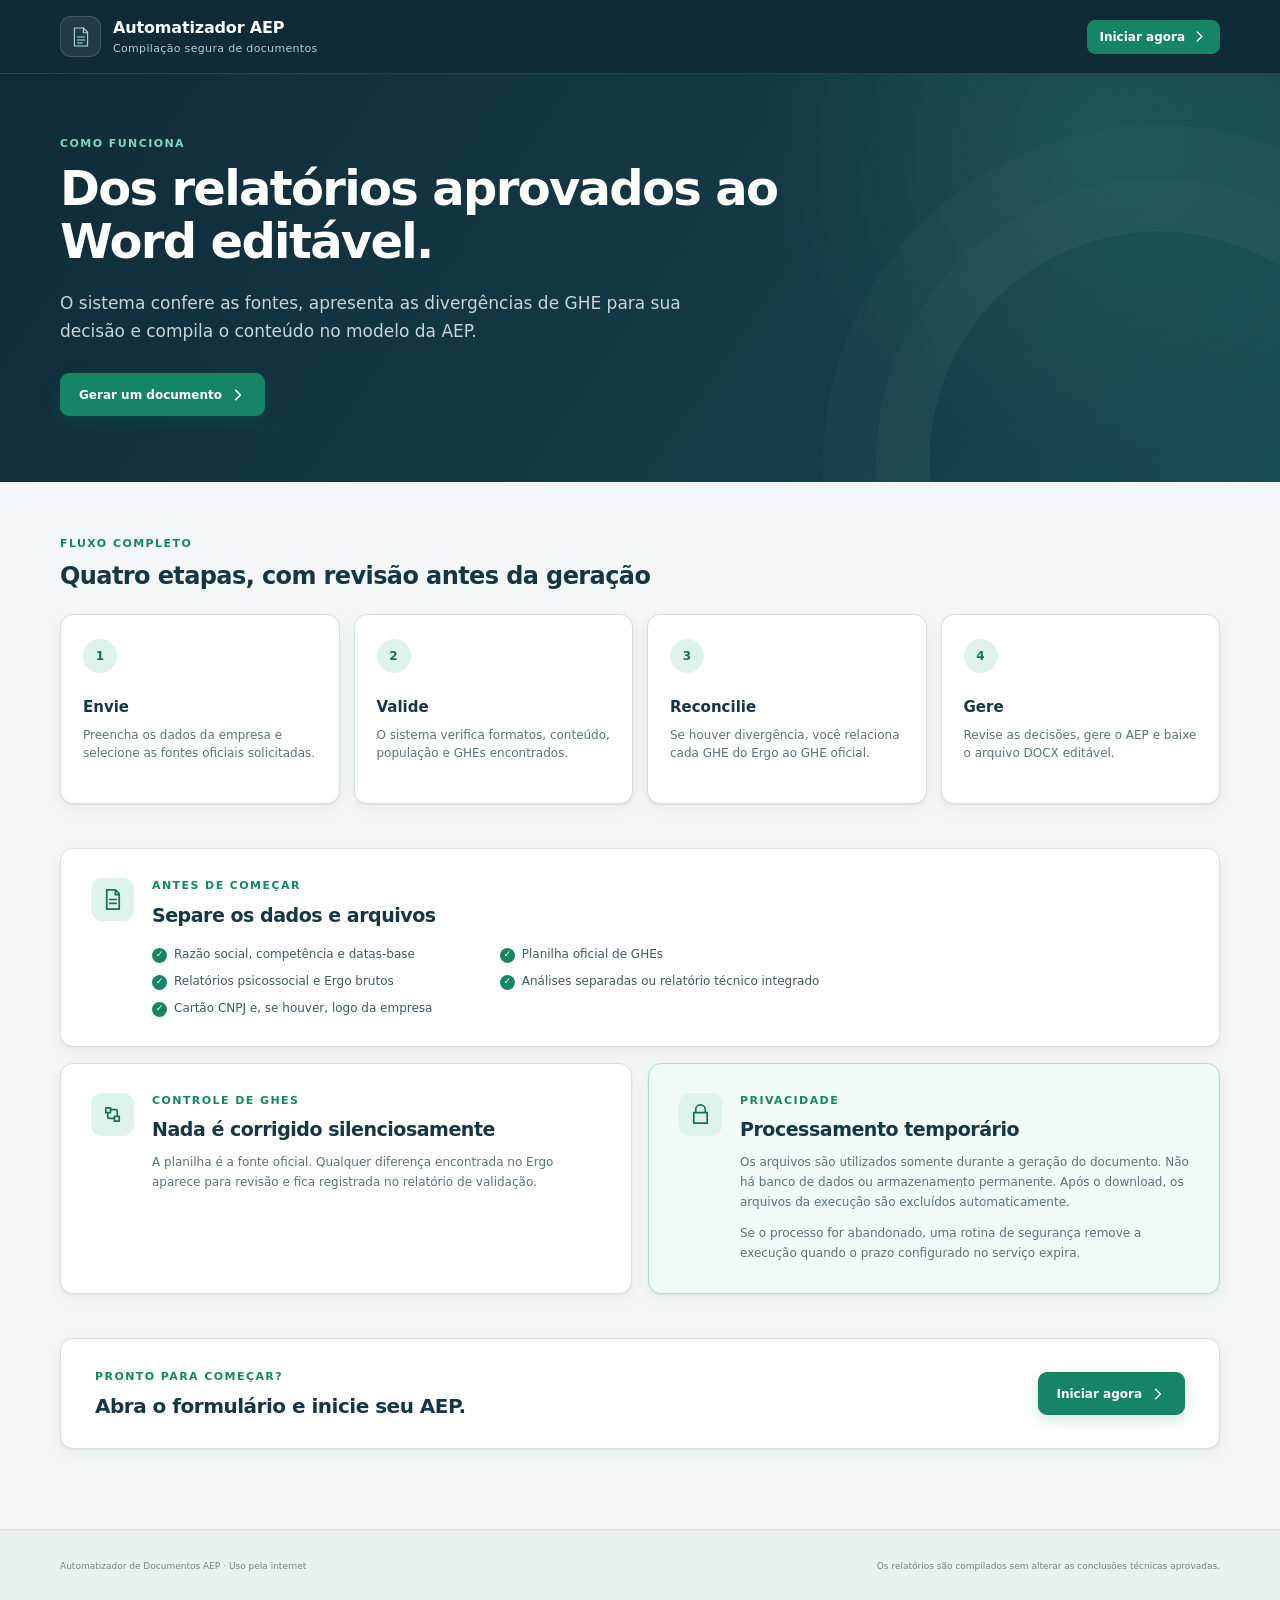
==== frontend/como-funciona.html @ 7baa959b "feat: simplify public document workflow" ====
<!doctype html>
<html lang="pt-BR">
  <head>
    <meta charset="utf-8">
    <meta name="viewport" content="width=device-width, initial-scale=1">
    <meta name="description" content="Entenda como validar os arquivos, reconciliar os GHEs e gerar um documento AEP editável.">
    <title>Como funciona | Automatizador de Documentos AEP</title>
    <link rel="stylesheet" href="./styles.css?v=0.3.0">
  </head>
  <body class="guide-page">
    <a class="skip-link" href="#conteudo">Ir para o conteúdo</a>

    <header class="topbar">
      <div class="shell topbar__inner">
        <a class="brand" href="./" aria-label="Voltar ao Automatizador de Documentos AEP">
          <span class="brand__mark" aria-hidden="true">
            <svg viewBox="0 0 40 40" role="img">
              <path d="M9 5h15l7 7v23H9z"></path>
              <path d="M24 5v8h7M14 20h12M14 25h12M14 30h8"></path>
            </svg>
          </span>
          <span>
            <strong>Automatizador AEP</strong>
            <small>Compilação segura de documentos</small>
          </span>
        </a>
        <a class="topbar__link topbar__link--primary" href="./">
          Iniciar agora
          <svg viewBox="0 0 20 20" aria-hidden="true"><path d="m7 4 6 6-6 6"></path></svg>
        </a>
      </div>
    </header>

    <main id="conteudo">
      <section class="hero guide-hero">
        <div class="shell guide-hero__inner">
          <p class="eyebrow">Como funciona</p>
          <h1>Dos relatórios aprovados ao Word editável.</h1>
          <p class="hero__lead">
            O sistema confere as fontes, apresenta as divergências de GHE para
            sua decisão e compila o conteúdo no modelo da AEP.
          </p>
          <a class="button button--primary guide-hero__button" href="./">
            Gerar um documento
            <svg viewBox="0 0 20 20" aria-hidden="true"><path d="m7 4 6 6-6 6"></path></svg>
          </a>
        </div>
      </section>

      <div class="shell guide-content">
        <section aria-labelledby="processo-titulo">
          <div class="guide-section-heading">
            <p class="section-kicker">Fluxo completo</p>
            <h2 id="processo-titulo">Quatro etapas, com revisão antes da geração</h2>
          </div>

          <ol class="guide-steps">
            <li class="guide-step">
              <span class="guide-step__number">1</span>
              <div>
                <strong>Envie</strong>
                <p>Preencha os dados da empresa e selecione as fontes oficiais solicitadas.</p>
              </div>
            </li>
            <li class="guide-step">
              <span class="guide-step__number">2</span>
              <div>
                <strong>Valide</strong>
                <p>O sistema verifica formatos, conteúdo, população e GHEs encontrados.</p>
              </div>
            </li>
            <li class="guide-step">
              <span class="guide-step__number">3</span>
              <div>
                <strong>Reconcilie</strong>
                <p>Se houver divergência, você relaciona cada GHE do Ergo ao GHE oficial.</p>
              </div>
            </li>
            <li class="guide-step">
              <span class="guide-step__number">4</span>
              <div>
                <strong>Gere</strong>
                <p>Revise as decisões, gere o AEP e baixe o arquivo DOCX editável.</p>
              </div>
            </li>
          </ol>
        </section>

        <div class="guide-grid">
          <section class="guide-card guide-card--wide" aria-labelledby="arquivos-titulo">
            <span class="guide-card__icon" aria-hidden="true">
              <svg viewBox="0 0 24 24"><path d="M6 2h9l4 4v16H6zM15 2v5h4M9 12h7M9 16h7"></path></svg>
            </span>
            <div>
              <p class="section-kicker">Antes de começar</p>
              <h2 id="arquivos-titulo">Separe os dados e arquivos</h2>
              <ul class="guide-checklist">
                <li>Razão social, competência e datas-base</li>
                <li>Planilha oficial de GHEs</li>
                <li>Relatórios psicossocial e Ergo brutos</li>
                <li>Análises separadas ou relatório técnico integrado</li>
                <li>Cartão CNPJ e, se houver, logo da empresa</li>
              </ul>
            </div>
          </section>

          <section class="guide-card" aria-labelledby="ghe-titulo">
            <span class="guide-card__icon" aria-hidden="true">
              <svg viewBox="0 0 24 24"><path d="M5 5h5v5H5zM14 14h5v5h-5zM10 7h5a2 2 0 0 1 2 2v5M7 10v4a2 2 0 0 0 2 2h5"></path></svg>
            </span>
            <div>
              <p class="section-kicker">Controle de GHEs</p>
              <h2 id="ghe-titulo">Nada é corrigido silenciosamente</h2>
              <p>
                A planilha é a fonte oficial. Qualquer diferença encontrada no
                Ergo aparece para revisão e fica registrada no relatório de validação.
              </p>
            </div>
          </section>

          <section class="guide-card guide-card--privacy" aria-labelledby="privacidade-titulo">
            <span class="guide-card__icon" aria-hidden="true">
              <svg viewBox="0 0 24 24"><path d="M7 10V7a5 5 0 0 1 10 0v3M5 10h14v11H5z"></path></svg>
            </span>
            <div>
              <p class="section-kicker">Privacidade</p>
              <h2 id="privacidade-titulo">Processamento temporário</h2>
              <p>
                Os arquivos são utilizados somente durante a geração do documento.
                Não há banco de dados ou armazenamento permanente. Após o download,
                os arquivos da execução são excluídos automaticamente.
              </p>
              <p>
                Se o processo for abandonado, uma rotina de segurança remove a
                execução quando o prazo configurado no serviço expira.
              </p>
            </div>
          </section>
        </div>

        <section class="guide-cta" aria-labelledby="pronto-titulo">
          <div>
            <p class="section-kicker">Pronto para começar?</p>
            <h2 id="pronto-titulo">Abra o formulário e inicie seu AEP.</h2>
          </div>
          <a class="button button--primary" href="./">
            Iniciar agora
            <svg viewBox="0 0 20 20" aria-hidden="true"><path d="m7 4 6 6-6 6"></path></svg>
          </a>
        </section>
      </div>
    </main>

    <footer class="footer">
      <div class="shell">
        <p>Automatizador de Documentos AEP <span aria-hidden="true">·</span> Uso pela internet</p>
        <p>Os relatórios são compilados sem alterar as conclusões técnicas aprovadas.</p>
      </div>
    </footer>
  </body>
</html>
---- frontend/styles.css ----
:root {
  --ink-950: #102b38;
  --ink-900: #153643;
  --ink-800: #234754;
  --ink-700: #3c5a65;
  --ink-600: #5a737c;
  --ink-500: #71868d;
  --ink-300: #b9c7cb;
  --ink-200: #d6e0e3;
  --ink-100: #e8eff1;
  --ink-50: #f4f8f8;
  --green-700: #137358;
  --green-600: #168565;
  --green-500: #20a47c;
  --green-200: #a9dfcf;
  --green-100: #dff3ed;
  --green-50: #f0faf7;
  --amber-700: #8a5a08;
  --amber-500: #d99b27;
  --amber-100: #fff1cc;
  --amber-50: #fff9ea;
  --red-700: #a03934;
  --red-100: #fde7e5;
  --white: #fff;
  --surface: #f3f7f7;
  --shadow-sm: 0 1px 2px rgb(16 43 56 / 6%), 0 5px 16px rgb(16 43 56 / 5%);
  --shadow-md: 0 2px 4px rgb(16 43 56 / 6%), 0 18px 48px rgb(16 43 56 / 9%);
  --radius-sm: 8px;
  --radius-md: 13px;
  --radius-lg: 20px;
  --shell: 1160px;
  color-scheme: light;
  font-family: "Segoe UI", Inter, system-ui, -apple-system, BlinkMacSystemFont, Arial, sans-serif;
  font-synthesis: none;
  text-rendering: optimizeLegibility;
}

* {
  box-sizing: border-box;
}

html {
  scroll-behavior: smooth;
}

body {
  min-width: 320px;
  margin: 0;
  color: var(--ink-900);
  background: var(--surface);
  font-size: 15px;
  line-height: 1.5;
}

button,
input,
select {
  font: inherit;
}

button,
a {
  -webkit-tap-highlight-color: transparent;
}

button {
  color: inherit;
}

a {
  color: inherit;
}

svg {
  display: block;
  fill: none;
  stroke: currentColor;
  stroke-linecap: round;
  stroke-linejoin: round;
  stroke-width: 1.8;
}

[hidden] {
  display: none !important;
}

.shell {
  width: min(calc(100% - 40px), var(--shell));
  margin-inline: auto;
}

.skip-link {
  position: fixed;
  z-index: 1000;
  top: 8px;
  left: 8px;
  padding: 9px 14px;
  color: var(--white);
  background: var(--ink-950);
  border-radius: var(--radius-sm);
  transform: translateY(-150%);
}

.skip-link:focus {
  transform: translateY(0);
}

.topbar {
  position: relative;
  z-index: 20;
  height: 74px;
  color: var(--white);
  background: var(--ink-950);
  border-bottom: 1px solid rgb(255 255 255 / 10%);
}

.topbar__inner {
  display: flex;
  align-items: center;
  justify-content: space-between;
  height: 100%;
}

.brand {
  display: inline-flex;
  gap: 12px;
  align-items: center;
  color: inherit;
  text-decoration: none;
}

.brand__mark {
  display: grid;
  width: 41px;
  height: 41px;
  place-items: center;
  color: var(--green-200);
  background: rgb(255 255 255 / 8%);
  border: 1px solid rgb(255 255 255 / 14%);
  border-radius: 11px;
}

.brand__mark svg {
  width: 24px;
  height: 24px;
}

.brand strong,
.brand small {
  display: block;
}

.brand strong {
  letter-spacing: -0.01em;
  font-size: 16px;
}

.brand small {
  margin-top: 1px;
  color: #b8c9ce;
  font-size: 11px;
  letter-spacing: 0.03em;
}

.processing-badge {
  display: inline-flex;
  gap: 8px;
  align-items: center;
  padding: 7px 11px;
  color: #c8d7da;
  background: rgb(255 255 255 / 5%);
  border: 1px solid rgb(255 255 255 / 10%);
  border-radius: 999px;
  font-size: 12px;
}

.processing-badge__dot {
  width: 7px;
  height: 7px;
  background: #52d6a8;
  border-radius: 50%;
  box-shadow: 0 0 0 4px rgb(82 214 168 / 12%);
}

.topbar__actions {
  display: flex;
  gap: 11px;
  align-items: center;
}

.topbar__link {
  display: inline-flex;
  gap: 7px;
  align-items: center;
  min-height: 34px;
  padding: 0 12px;
  color: #e2edef;
  border: 1px solid transparent;
  border-radius: 8px;
  font-size: 12px;
  font-weight: 650;
  text-decoration: none;
  transition: color 130ms ease, background 130ms ease, border-color 130ms ease;
}

.topbar__link:hover {
  color: var(--white);
  background: rgb(255 255 255 / 7%);
  border-color: rgb(255 255 255 / 11%);
}

.topbar__link:focus-visible {
  outline: 2px solid var(--green-200);
  outline-offset: 3px;
}

.topbar__link svg {
  width: 15px;
  height: 15px;
}

.topbar__link--primary {
  color: var(--white);
  background: var(--green-600);
  border-color: var(--green-600);
}

.topbar__link--primary:hover {
  background: var(--green-700);
  border-color: var(--green-700);
}

.hero {
  position: relative;
  overflow: hidden;
  color: var(--white);
  background:
    radial-gradient(circle at 86% 15%, rgb(50 165 130 / 22%), transparent 29%),
    linear-gradient(124deg, #102b38 0%, #153d49 70%, #174d55 100%);
}

.hero::after {
  position: absolute;
  right: -110px;
  bottom: -210px;
  width: 460px;
  height: 460px;
  border: 1px solid rgb(255 255 255 / 7%);
  border-radius: 50%;
  box-shadow:
    0 0 0 52px rgb(255 255 255 / 2%),
    0 0 0 105px rgb(255 255 255 / 2%);
  content: "";
}

.hero__grid {
  position: relative;
  z-index: 1;
  display: grid;
  grid-template-columns: minmax(0, 1.45fr) minmax(320px, 0.7fr);
  gap: 72px;
  align-items: center;
  min-height: 350px;
  padding-block: 52px 58px;
}

.hero__copy {
  max-width: 730px;
}

.eyebrow,
.section-kicker {
  margin: 0 0 9px;
  color: var(--green-600);
  font-size: 11px;
  font-weight: 750;
  letter-spacing: 0.13em;
  text-transform: uppercase;
}

.hero .eyebrow {
  color: #79d8bb;
}

.hero h1 {
  max-width: 700px;
  margin: 0;
  font-size: clamp(32px, 4vw, 48px);
  font-weight: 660;
  letter-spacing: -0.035em;
  line-height: 1.12;
}

.hero__lead {
  max-width: 650px;
  margin: 20px 0 0;
  color: #c6d6da;
  font-size: 17px;
  line-height: 1.65;
}

.hero__assurances {
  display: flex;
  flex-wrap: wrap;
  gap: 10px 22px;
  margin-top: 27px;
}

.hero__assurances span {
  display: inline-flex;
  gap: 7px;
  align-items: center;
  color: #d8e5e7;
  font-size: 12px;
}

.hero__assurances svg {
  width: 16px;
  height: 16px;
  padding: 2px;
  color: #78dbba;
  border: 1px solid rgb(120 219 186 / 45%);
  border-radius: 50%;
}

.process-card {
  padding: 23px 24px;
  background: rgb(255 255 255 / 7%);
  border: 1px solid rgb(255 255 255 / 12%);
  border-radius: 17px;
  box-shadow: 0 22px 50px rgb(0 0 0 / 13%);
  backdrop-filter: blur(5px);
}

.process-card__title {
  margin: 0 0 16px;
  color: #dae6e8;
  font-size: 11px;
  font-weight: 700;
  letter-spacing: 0.12em;
  text-transform: uppercase;
}

.process-card ol {
  display: grid;
  gap: 0;
  margin: 0;
  padding: 0;
  list-style: none;
}

.process-card li {
  position: relative;
  display: flex;
  gap: 13px;
  align-items: center;
  min-height: 50px;
}

.process-card li:not(:last-child)::after {
  position: absolute;
  top: 37px;
  bottom: -9px;
  left: 14px;
  width: 1px;
  background: rgb(255 255 255 / 18%);
  content: "";
}

.process-card li > span {
  position: relative;
  z-index: 1;
  display: grid;
  flex: 0 0 29px;
  width: 29px;
  height: 29px;
  place-items: center;
  color: #9ce4cc;
  background: #1c5360;
  border: 1px solid rgb(144 225 199 / 35%);
  border-radius: 50%;
  font-size: 11px;
  font-weight: 700;
}

.process-card strong,
.process-card small {
  display: block;
}

.process-card strong {
  color: #f1f7f7;
  font-size: 13px;
  font-weight: 650;
}

.process-card small {
  margin-top: 1px;
  color: #aebfc4;
  font-size: 11px;
}

.workspace {
  position: relative;
  z-index: 3;
  margin-top: -1px;
  padding-block: 34px 80px;
}

.stepper {
  display: grid;
  grid-template-columns: repeat(4, 1fr);
  margin: 0 0 22px;
  padding: 0 16px;
  background: var(--white);
  border: 1px solid var(--ink-200);
  border-radius: var(--radius-md);
  box-shadow: var(--shadow-sm);
}

.stepper__item {
  position: relative;
  display: flex;
  gap: 10px;
  align-items: center;
  min-height: 72px;
  padding: 0 18px;
  text-align: left;
  background: transparent;
  border: 0;
  cursor: pointer;
}

.stepper__item:not(:last-child)::after {
  position: absolute;
  top: 19px;
  right: 0;
  bottom: 19px;
  width: 1px;
  background: var(--ink-100);
  content: "";
}

.stepper__item:disabled {
  cursor: default;
}

.stepper__item > span:first-child {
  display: grid;
  flex: 0 0 29px;
  width: 29px;
  height: 29px;
  place-items: center;
  color: var(--ink-600);
  background: var(--ink-50);
  border: 1px solid var(--ink-200);
  border-radius: 50%;
  font-size: 12px;
  font-weight: 700;
}

.stepper__item strong,
.stepper__item small {
  display: block;
}

.stepper__item strong {
  color: var(--ink-800);
  font-size: 12px;
  font-weight: 680;
}

.stepper__item small {
  margin-top: 1px;
  color: var(--ink-500);
  font-size: 10px;
}

.stepper__item.is-active > span:first-child {
  color: var(--white);
  background: var(--green-600);
  border-color: var(--green-600);
  box-shadow: 0 0 0 4px var(--green-100);
}

.stepper__item.is-active strong {
  color: var(--green-700);
}

.stepper__item.is-complete > span:first-child {
  color: var(--green-700);
  background: var(--green-100);
  border-color: var(--green-200);
}

.panel {
  overflow: hidden;
  background: var(--white);
  border: 1px solid var(--ink-200);
  border-radius: var(--radius-lg);
  box-shadow: var(--shadow-md);
}

.section-heading {
  display: flex;
  gap: 30px;
  align-items: flex-start;
  justify-content: space-between;
  padding: 31px 36px 26px;
  border-bottom: 1px solid var(--ink-100);
}

.section-heading h2,
.result-block h3,
.upload-group h3,
.processing-copy h2,
.panel--complete h2 {
  margin: 0;
  color: var(--ink-950);
  letter-spacing: -0.018em;
}

.section-heading h2 {
  font-size: 24px;
  font-weight: 670;
}

.section-heading p:not(.section-kicker) {
  margin: 6px 0 0;
  color: var(--ink-600);
  font-size: 13px;
}

.required-note,
.secure-chip,
.status-badge,
.review-chip,
.counter-badge {
  display: inline-flex;
  gap: 7px;
  align-items: center;
  flex: 0 0 auto;
  padding: 7px 10px;
  border-radius: 999px;
  font-size: 11px;
  font-weight: 650;
}

.required-note {
  color: var(--ink-600);
  background: var(--ink-50);
  border: 1px solid var(--ink-100);
}

.required-note i,
.field label span,
.upload-card strong i {
  color: var(--green-600);
  font-style: normal;
}

.secure-chip {
  color: var(--green-700);
  background: var(--green-50);
  border: 1px solid var(--green-100);
}

.secure-chip svg,
.status-badge svg {
  width: 15px;
  height: 15px;
}

.field-grid {
  display: grid;
  grid-template-columns: repeat(3, minmax(0, 1fr));
  gap: 23px 18px;
  padding: 30px 36px 38px;
}

.field--wide {
  grid-column: span 2;
}

.field label {
  display: block;
  margin: 0 0 7px;
  color: var(--ink-800);
  font-size: 12px;
  font-weight: 660;
}

.field input {
  width: 100%;
  height: 45px;
  padding: 0 13px;
  color: var(--ink-900);
  background: var(--white);
  border: 1px solid var(--ink-300);
  border-radius: var(--radius-sm);
  outline: 0;
  transition: border-color 150ms ease, box-shadow 150ms ease;
}

.field input::placeholder {
  color: #97a8ad;
}

.field input:hover {
  border-color: var(--ink-500);
}

.field input:focus {
  border-color: var(--green-600);
  box-shadow: 0 0 0 3px rgb(32 164 124 / 13%);
}

.field input[aria-invalid="true"] {
  border-color: var(--red-700);
  box-shadow: 0 0 0 3px rgb(160 57 52 / 10%);
}

.field-hint,
.field-error {
  margin: 5px 0 0;
  font-size: 10px;
}

.field-hint {
  color: var(--ink-500);
}

.field-error {
  color: var(--red-700);
}

.panel__footer {
  display: flex;
  align-items: center;
  justify-content: space-between;
  padding: 20px 36px;
  background: #fafcfc;
  border-top: 1px solid var(--ink-100);
}

.button {
  display: inline-flex;
  gap: 8px;
  align-items: center;
  justify-content: center;
  min-height: 43px;
  padding: 0 18px;
  border: 1px solid transparent;
  border-radius: 9px;
  font-size: 12px;
  font-weight: 670;
  line-height: 1;
  text-decoration: none;
  cursor: pointer;
  transition: transform 130ms ease, box-shadow 130ms ease, background 130ms ease;
}

.button:hover:not(:disabled) {
  transform: translateY(-1px);
}

.button:active:not(:disabled) {
  transform: translateY(0);
}

.button:disabled {
  opacity: 0.55;
  cursor: not-allowed;
}

.button svg {
  width: 16px;
  height: 16px;
}

.button--primary {
  color: var(--white);
  background: var(--green-600);
  border-color: var(--green-600);
  box-shadow: 0 6px 16px rgb(22 133 101 / 18%);
}

.button--primary:hover:not(:disabled) {
  background: var(--green-700);
  box-shadow: 0 8px 20px rgb(22 133 101 / 24%);
}

.button--secondary {
  color: var(--green-700);
  background: var(--green-50);
  border-color: var(--green-200);
}

.button--ghost {
  color: var(--ink-700);
  background: var(--white);
  border-color: var(--ink-200);
}

.button--ghost:hover:not(:disabled) {
  background: var(--ink-50);
}

.button.is-loading {
  pointer-events: none;
}

.button.is-loading::before {
  width: 13px;
  height: 13px;
  border: 2px solid rgb(255 255 255 / 45%);
  border-top-color: var(--white);
  border-radius: 50%;
  content: "";
  animation: spin 700ms linear infinite;
}

.mode-picker {
  display: grid;
  grid-template-columns: repeat(2, minmax(0, 1fr));
  gap: 12px;
  margin: 0;
  padding: 27px 36px;
  background: #fafcfc;
  border: 0;
  border-bottom: 1px solid var(--ink-100);
}

.mode-picker legend {
  width: 100%;
  margin-bottom: 10px;
  color: var(--ink-800);
  font-size: 12px;
  font-weight: 680;
}

.mode-option {
  position: relative;
  display: flex;
  gap: 12px;
  align-items: center;
  min-height: 72px;
  padding: 13px 15px;
  background: var(--white);
  border: 1px solid var(--ink-200);
  border-radius: 11px;
  cursor: pointer;
  transition: border-color 150ms ease, box-shadow 150ms ease;
}

.mode-option:has(input:checked) {
  background: var(--green-50);
  border-color: var(--green-500);
  box-shadow: 0 0 0 2px rgb(32 164 124 / 8%);
}

.mode-option input,
.upload-card input {
  position: absolute;
  width: 1px;
  height: 1px;
  opacity: 0;
  pointer-events: none;
}

.mode-option__check {
  display: grid;
  flex: 0 0 18px;
  width: 18px;
  height: 18px;
  place-items: center;
  background: var(--white);
  border: 1px solid var(--ink-300);
  border-radius: 50%;
}

.mode-option input:checked + .mode-option__check {
  border: 5px solid var(--green-600);
}

.mode-option strong,
.mode-option small {
  display: block;
}

.mode-option strong {
  color: var(--ink-900);
  font-size: 12px;
}

.mode-option small {
  margin-top: 3px;
  color: var(--ink-600);
  font-size: 10px;
}

.mode-option em {
  margin-left: auto;
  padding: 4px 7px;
  color: var(--green-700);
  background: var(--green-100);
  border-radius: 999px;
  font-size: 9px;
  font-style: normal;
  font-weight: 700;
  text-transform: uppercase;
}

.mode-option:focus-within {
  outline: 3px solid rgb(32 164 124 / 18%);
  outline-offset: 2px;
}

.upload-group {
  padding: 29px 36px 4px;
}

.upload-group + .upload-group {
  margin-top: 4px;
  padding-top: 22px;
}

.upload-group__heading {
  display: flex;
  gap: 11px;
  align-items: center;
  margin-bottom: 14px;
}

.upload-group__heading > span {
  display: grid;
  flex: 0 0 25px;
  width: 25px;
  height: 25px;
  place-items: center;
  color: var(--green-700);
  background: var(--green-100);
  border-radius: 7px;
  font-size: 10px;
  font-weight: 750;
}

.upload-group h3 {
  font-size: 14px;
  font-weight: 680;
}

.upload-group p {
  margin: 2px 0 0;
  color: var(--ink-600);
  font-size: 10px;
}

.upload-grid {
  display: grid;
  grid-template-columns: repeat(3, minmax(0, 1fr));
  gap: 12px;
}

.upload-grid--analysis {
  grid-template-columns: minmax(0, 2fr) minmax(0, 1fr);
}

.upload-grid--analysis .upload-card {
  grid-column: 1;
}

.upload-grid--identity {
  grid-template-columns: repeat(2, minmax(0, 1fr));
}

.upload-card {
  position: relative;
  display: flex;
  gap: 12px;
  min-height: 140px;
  padding: 17px;
  background: #fbfdfd;
  border: 1px dashed var(--ink-300);
  border-radius: 11px;
  cursor: pointer;
  transition: border-color 150ms ease, background 150ms ease, transform 150ms ease;
}

.upload-card:hover,
.upload-card.is-dragging {
  background: var(--green-50);
  border-color: var(--green-500);
}

.upload-card:focus-within {
  outline: 3px solid rgb(32 164 124 / 16%);
  outline-offset: 2px;
}

.upload-card.has-file {
  background: var(--green-50);
  border-style: solid;
  border-color: var(--green-200);
}

.upload-card.has-error {
  background: #fffafa;
  border-color: var(--red-700);
}

.upload-card__icon {
  display: grid;
  flex: 0 0 36px;
  width: 36px;
  height: 36px;
  place-items: center;
  color: #39799a;
  background: #e8f2f7;
  border-radius: 9px;
}

.upload-card__icon--sheet {
  color: var(--green-700);
  background: var(--green-100);
}

.upload-card__icon--image {
  color: #856ba9;
  background: #f0ebf7;
}

.upload-card__icon svg {
  width: 20px;
  height: 20px;
}

.upload-card__body {
  display: flex;
  min-width: 0;
  flex: 1;
  flex-direction: column;
}

.upload-card strong {
  display: block;
  color: var(--ink-900);
  font-size: 11px;
  font-weight: 680;
  line-height: 1.35;
}

.upload-card strong b {
  display: inline-block;
  margin-left: 4px;
  padding: 2px 5px;
  color: var(--ink-600);
  background: var(--ink-100);
  border-radius: 4px;
  font-size: 8px;
  font-weight: 700;
  text-transform: uppercase;
  vertical-align: 1px;
}

.upload-card__body > small {
  display: block;
  margin-top: 4px;
  color: var(--ink-500);
  font-size: 9px;
  line-height: 1.45;
}

.upload-card__action {
  align-self: flex-start;
  margin-top: auto;
  padding-top: 12px;
  color: var(--green-700);
  font-size: 9px;
  font-weight: 700;
}

.upload-card__file {
  display: block;
  overflow: hidden;
  margin-top: 4px;
  color: var(--ink-500);
  font-size: 8px;
  text-overflow: ellipsis;
  white-space: nowrap;
}

.upload-card.has-file .upload-card__file {
  color: var(--green-700);
  font-weight: 650;
}

.upload-card__remove {
  position: absolute;
  top: 8px;
  right: 8px;
  display: grid;
  width: 23px;
  height: 23px;
  padding: 0;
  place-items: center;
  color: var(--ink-600);
  background: var(--white);
  border: 1px solid var(--ink-200);
  border-radius: 50%;
  cursor: pointer;
}

.privacy-note {
  display: flex;
  gap: 13px;
  align-items: flex-start;
  margin: 29px 36px 31px;
  padding: 15px 17px;
  color: var(--green-700);
  background: var(--green-50);
  border: 1px solid var(--green-100);
  border-radius: 10px;
}

.privacy-note svg {
  flex: 0 0 20px;
  width: 20px;
  height: 20px;
  margin-top: 1px;
}

.privacy-note strong {
  font-size: 11px;
}

.privacy-note p {
  margin: 3px 0 0;
  color: var(--ink-700);
  font-size: 10px;
}

.status-badge--success {
  color: var(--green-700);
  background: var(--green-100);
}

.status-badge--warning {
  color: var(--amber-700);
  background: var(--amber-100);
}

.status-badge--error {
  color: var(--red-700);
  background: var(--red-100);
}

.metric-grid {
  display: grid;
  grid-template-columns: repeat(3, minmax(0, 1fr));
  gap: 13px;
  padding: 28px 36px 7px;
}

.metric {
  display: flex;
  gap: 13px;
  align-items: center;
  min-height: 86px;
  padding: 17px;
  background: #fafcfc;
  border: 1px solid var(--ink-100);
  border-radius: 11px;
}

.metric__icon {
  display: grid;
  width: 39px;
  height: 39px;
  place-items: center;
  color: var(--green-700);
  background: var(--green-100);
  border-radius: 10px;
}

.metric__icon svg {
  width: 21px;
  height: 21px;
}

.metric strong,
.metric span {
  display: block;
}

.metric strong {
  color: var(--ink-950);
  font-size: 22px;
  line-height: 1.1;
}

.metric div > span {
  margin-top: 3px;
  color: var(--ink-600);
  font-size: 10px;
}

.result-block {
  margin: 24px 36px 0;
  border: 1px solid var(--ink-200);
  border-radius: 12px;
}

.result-block__heading {
  display: flex;
  gap: 20px;
  align-items: flex-start;
  justify-content: space-between;
  padding: 17px 19px;
  background: #fafcfc;
  border-bottom: 1px solid var(--ink-100);
  border-radius: 12px 12px 0 0;
}

.result-block h3 {
  font-size: 13px;
  font-weight: 680;
}

.result-block__heading p {
  margin: 3px 0 0;
  color: var(--ink-600);
  font-size: 9px;
}

.table-wrap {
  overflow-x: auto;
}

table {
  width: 100%;
  border-spacing: 0;
  border-collapse: collapse;
}

th,
td {
  padding: 13px 15px;
  text-align: left;
  border-bottom: 1px solid var(--ink-100);
}

th {
  color: var(--ink-600);
  background: var(--white);
  font-size: 9px;
  font-weight: 720;
  letter-spacing: 0.045em;
  text-transform: uppercase;
}

td {
  color: var(--ink-700);
  font-size: 10px;
}

td:first-child {
  color: var(--green-700);
  font-weight: 750;
}

tbody tr:last-child td {
  border-bottom: 0;
}

.cell-number {
  text-align: center;
}

.counter-badge {
  min-width: 26px;
  justify-content: center;
  color: var(--amber-700);
  background: var(--amber-100);
}

.message-list {
  display: grid;
  gap: 0;
  margin: 0;
  padding: 0;
  list-style: none;
}

.message-list li {
  position: relative;
  padding: 13px 18px 13px 43px;
  color: var(--ink-700);
  border-bottom: 1px solid var(--ink-100);
  font-size: 10px;
}

.message-list li:last-child {
  border-bottom: 0;
}

.message-list li::before {
  position: absolute;
  top: 12px;
  left: 18px;
  display: grid;
  width: 17px;
  height: 17px;
  place-items: center;
  color: var(--amber-700);
  background: var(--amber-100);
  border-radius: 50%;
  content: "!";
  font-size: 9px;
  font-weight: 750;
}

.review-chip {
  color: var(--amber-700);
  background: var(--amber-100);
}

.reconciliation__legend {
  display: grid;
  grid-template-columns: minmax(210px, 0.75fr) minmax(300px, 1.25fr);
  gap: 25px;
  padding: 10px 19px;
  color: var(--ink-500);
  background: var(--ink-50);
  border-bottom: 1px solid var(--ink-100);
  font-size: 8px;
  font-weight: 720;
  letter-spacing: 0.05em;
  text-transform: uppercase;
}

.reconciliation-row {
  display: grid;
  grid-template-columns: minmax(210px, 0.75fr) minmax(300px, 1.25fr);
  gap: 25px;
  align-items: center;
  padding: 16px 19px;
  border-bottom: 1px solid var(--ink-100);
}

.reconciliation-row:last-child {
  border-bottom: 0;
}

.source-ghe strong,
.source-ghe small {
  display: block;
}

.source-ghe strong {
  color: var(--ink-900);
  font-size: 11px;
}

.source-ghe small {
  margin-top: 3px;
  color: var(--ink-500);
  font-size: 9px;
}

.reconciliation-choice {
  display: flex;
  gap: 8px;
  align-items: center;
}

.reconciliation-choice::before {
  color: var(--ink-300);
  content: "→";
}

.reconciliation-choice select {
  width: 100%;
  height: 39px;
  padding: 0 33px 0 11px;
  color: var(--ink-800);
  background: var(--white);
  border: 1px solid var(--ink-300);
  border-radius: 8px;
  outline: none;
}

.reconciliation-choice select:focus {
  border-color: var(--green-600);
  box-shadow: 0 0 0 3px rgb(32 164 124 / 12%);
}

.reconciliation-choice select[aria-invalid="true"] {
  border-color: var(--red-700);
}

.compatibility-card {
  display: flex;
  gap: 13px;
  align-items: flex-start;
  margin: 24px 36px 32px;
  padding: 16px 18px;
  background: var(--amber-50);
  border: 1px solid #f2dfb0;
  border-radius: 11px;
  cursor: pointer;
}

.compatibility-card input {
  position: absolute;
  opacity: 0;
}

.switch {
  position: relative;
  flex: 0 0 35px;
  width: 35px;
  height: 20px;
  margin-top: 1px;
  background: var(--ink-300);
  border-radius: 999px;
  transition: background 150ms ease;
}

.switch::after {
  position: absolute;
  top: 3px;
  left: 3px;
  width: 14px;
  height: 14px;
  background: var(--white);
  border-radius: 50%;
  box-shadow: 0 1px 3px rgb(0 0 0 / 20%);
  content: "";
  transition: transform 150ms ease;
}

.compatibility-card input:checked + .switch {
  background: var(--green-600);
}

.compatibility-card input:checked + .switch::after {
  transform: translateX(15px);
}

.compatibility-card input:focus-visible + .switch {
  outline: 3px solid rgb(32 164 124 / 20%);
  outline-offset: 2px;
}

.compatibility-card strong,
.compatibility-card small {
  display: block;
}

.compatibility-card strong {
  color: var(--amber-700);
  font-size: 11px;
}

.compatibility-card small {
  margin-top: 3px;
  color: var(--ink-700);
  font-size: 9px;
  line-height: 1.5;
}

.panel__footer--result {
  margin-top: 0;
}

.button-cluster {
  display: flex;
  gap: 9px;
}

.panel--processing {
  display: grid;
  grid-template-columns: 220px minmax(0, 1fr);
  align-items: center;
  min-height: 315px;
  padding: 48px 70px;
}

.processing-visual {
  position: relative;
  display: grid;
  width: 155px;
  height: 155px;
  place-items: center;
}

.processing-visual__ring {
  position: absolute;
  inset: 0;
  border: 2px solid var(--green-100);
  border-top-color: var(--green-600);
  border-radius: 50%;
  animation: spin 1.2s linear infinite;
}

.processing-visual__document {
  display: grid;
  width: 92px;
  height: 108px;
  place-items: center;
  color: var(--green-700);
  background: var(--green-50);
  border-radius: 16px;
}

.processing-visual__document svg {
  width: 58px;
  height: 70px;
}

.processing-copy {
  max-width: 650px;
}

.processing-copy h2 {
  font-size: 25px;
}

.processing-copy > p:not(.section-kicker) {
  margin: 7px 0 22px;
  color: var(--ink-600);
  font-size: 12px;
}

.progress-track {
  overflow: hidden;
  height: 8px;
  background: var(--ink-100);
  border-radius: 999px;
}

.progress-track span {
  display: block;
  width: 0;
  height: 100%;
  background: linear-gradient(90deg, var(--green-600), #46c99f);
  border-radius: inherit;
  transition: width 350ms ease;
}

.progress-meta {
  display: flex;
  align-items: center;
  justify-content: space-between;
  margin-top: 8px;
  color: var(--ink-500);
  font-size: 9px;
}

.progress-meta strong {
  color: var(--green-700);
  font-size: 11px;
}

.panel--complete {
  padding: 50px 46px 43px;
  text-align: center;
}

.complete-mark {
  display: grid;
  width: 66px;
  height: 66px;
  margin: 0 auto 20px;
  place-items: center;
  color: var(--green-700);
  background: var(--green-100);
  border: 1px solid var(--green-200);
  border-radius: 50%;
  box-shadow: 0 0 0 9px var(--green-50);
}

.complete-mark svg {
  width: 38px;
  height: 38px;
  stroke-width: 2.2;
}

.panel--complete h2 {
  font-size: 27px;
}

.panel--complete > p:not(.section-kicker) {
  max-width: 580px;
  margin: 9px auto 28px;
  color: var(--ink-600);
  font-size: 12px;
}

.download-grid {
  display: grid;
  grid-template-columns: repeat(3, minmax(0, 1fr));
  gap: 12px;
  margin: 0 auto 29px;
}

.download-card {
  display: flex;
  gap: 12px;
  align-items: center;
  min-height: 86px;
  padding: 15px;
  text-align: left;
  text-decoration: none;
  background: var(--white);
  border: 1px solid var(--ink-200);
  border-radius: 11px;
  cursor: pointer;
  transition: border-color 150ms ease, transform 150ms ease, box-shadow 150ms ease;
}

.download-card:hover:not(.is-disabled) {
  border-color: var(--green-500);
  box-shadow: var(--shadow-sm);
  transform: translateY(-2px);
}

.download-card--primary {
  background: var(--green-50);
  border-color: var(--green-200);
}

.download-card__icon {
  display: grid;
  flex: 0 0 39px;
  width: 39px;
  height: 39px;
  place-items: center;
  color: var(--green-700);
  background: var(--green-100);
  border-radius: 9px;
}

.download-card__icon svg {
  width: 21px;
  height: 21px;
}

.download-card strong,
.download-card small {
  display: block;
}

.download-card strong {
  color: var(--ink-900);
  font-size: 10px;
}

.download-card small {
  margin-top: 4px;
  color: var(--ink-500);
  font-size: 8px;
}

.download-card__arrow {
  width: 15px;
  height: 15px;
  margin-left: auto;
  color: var(--green-600);
}

.download-card.is-disabled {
  position: relative;
  opacity: 0.63;
  cursor: not-allowed;
}

.download-card.is-downloading {
  opacity: 0.72;
  pointer-events: none;
}

.download-card.is-disabled b {
  position: absolute;
  top: 6px;
  right: 6px;
  padding: 3px 5px;
  color: var(--ink-600);
  background: var(--ink-100);
  border-radius: 4px;
  font-size: 7px;
  text-transform: uppercase;
}

.cleanup-status {
  min-height: 18px;
  margin: -10px 0 24px;
  color: var(--green-700);
  font-size: 11px;
  font-weight: 650;
}

.error-panel {
  position: fixed;
  z-index: 100;
  right: 24px;
  bottom: 24px;
  display: grid;
  grid-template-columns: auto minmax(0, 1fr) auto;
  gap: 12px;
  width: min(470px, calc(100% - 48px));
  padding: 16px;
  color: var(--red-700);
  background: var(--white);
  border: 1px solid #f0b9b5;
  border-radius: 12px;
  box-shadow: 0 18px 48px rgb(16 43 56 / 18%);
}

.error-panel > span {
  display: grid;
  width: 24px;
  height: 24px;
  place-items: center;
  color: var(--white);
  background: var(--red-700);
  border-radius: 50%;
  font-size: 12px;
  font-weight: 750;
}

.error-panel strong {
  font-size: 11px;
}

.error-panel p,
.error-panel ul {
  margin: 3px 0 0;
  color: var(--ink-700);
  font-size: 9px;
}

.error-panel ul {
  padding-left: 17px;
}

.error-panel > button {
  width: 25px;
  height: 25px;
  padding: 0;
  color: var(--ink-500);
  background: transparent;
  border: 0;
  font-size: 20px;
  cursor: pointer;
}

.footer {
  color: var(--ink-500);
  background: #eaf0f1;
  border-top: 1px solid var(--ink-200);
}

.footer .shell {
  display: flex;
  align-items: center;
  justify-content: space-between;
  min-height: 72px;
}

.footer p {
  margin: 0;
  font-size: 9px;
}

.guide-hero__inner {
  position: relative;
  z-index: 1;
  max-width: var(--shell);
  min-height: 330px;
  padding-block: 62px 66px;
}

.guide-hero__inner h1 {
  max-width: 760px;
}

.guide-hero__button {
  margin-top: 28px;
}

.guide-content {
  padding-block: 54px 80px;
}

.guide-section-heading {
  max-width: 720px;
  margin-bottom: 24px;
}

.guide-section-heading h2,
.guide-card h2,
.guide-cta h2 {
  margin: 0;
  color: var(--ink-900);
  font-size: 24px;
  font-weight: 670;
  letter-spacing: -0.025em;
  line-height: 1.2;
}

.guide-steps {
  display: grid;
  grid-template-columns: repeat(4, minmax(0, 1fr));
  gap: 14px;
  margin: 0;
  padding: 0;
  list-style: none;
}

.guide-step {
  min-height: 190px;
  padding: 24px 22px;
  background: var(--white);
  border: 1px solid var(--ink-200);
  border-radius: var(--radius-md);
  box-shadow: var(--shadow-sm);
}

.guide-step__number {
  display: grid;
  width: 34px;
  height: 34px;
  margin-bottom: 23px;
  place-items: center;
  color: var(--green-700);
  background: var(--green-100);
  border-radius: 50%;
  font-size: 12px;
  font-weight: 750;
}

.guide-step strong {
  color: var(--ink-900);
  font-size: 15px;
}

.guide-step p {
  margin: 7px 0 0;
  color: var(--ink-600);
  font-size: 12px;
  line-height: 1.55;
}

.guide-grid {
  display: grid;
  grid-template-columns: repeat(2, minmax(0, 1fr));
  gap: 16px;
  margin-top: 44px;
}

.guide-card {
  display: flex;
  gap: 18px;
  min-height: 230px;
  padding: 29px 30px;
  background: var(--white);
  border: 1px solid var(--ink-200);
  border-radius: var(--radius-md);
  box-shadow: var(--shadow-sm);
}

.guide-card--wide {
  grid-column: 1 / -1;
  min-height: 0;
}

.guide-card--privacy {
  background: var(--green-50);
  border-color: var(--green-200);
}

.guide-card__icon {
  display: grid;
  flex: 0 0 43px;
  width: 43px;
  height: 43px;
  place-items: center;
  color: var(--green-700);
  background: var(--green-100);
  border-radius: 11px;
}

.guide-card__icon svg {
  width: 23px;
  height: 23px;
}

.guide-card h2 {
  font-size: 19px;
}

.guide-card p:not(.section-kicker) {
  margin: 12px 0 0;
  color: var(--ink-600);
  font-size: 12px;
  line-height: 1.65;
}

.guide-checklist {
  display: grid;
  grid-template-columns: repeat(2, minmax(0, 1fr));
  gap: 9px 28px;
  margin: 18px 0 0;
  padding: 0;
  list-style: none;
}

.guide-checklist li {
  position: relative;
  padding-left: 22px;
  color: var(--ink-700);
  font-size: 12px;
}

.guide-checklist li::before {
  position: absolute;
  top: 3px;
  left: 0;
  display: grid;
  width: 15px;
  height: 15px;
  place-items: center;
  color: var(--white);
  background: var(--green-600);
  border-radius: 50%;
  content: "✓";
  font-size: 9px;
  font-weight: 800;
}

.guide-cta {
  display: flex;
  align-items: center;
  justify-content: space-between;
  gap: 28px;
  margin-top: 44px;
  padding: 30px 34px;
  background: var(--white);
  border: 1px solid var(--ink-200);
  border-radius: var(--radius-md);
  box-shadow: var(--shadow-sm);
}

.guide-cta h2 {
  font-size: 20px;
}

@keyframes spin {
  to {
    transform: rotate(360deg);
  }
}

@media (max-width: 900px) {
  .hero__grid {
    grid-template-columns: 1fr;
    gap: 30px;
  }

  .process-card {
    display: none;
  }

  .stepper {
    padding: 0 8px;
  }

  .stepper__item {
    justify-content: center;
    padding-inline: 8px;
  }

  .stepper__item > span:last-child {
    display: none;
  }

  .field-grid,
  .upload-grid {
    grid-template-columns: repeat(2, minmax(0, 1fr));
  }

  .upload-grid--analysis .upload-card {
    grid-column: auto;
  }

  .download-grid {
    grid-template-columns: 1fr;
  }

  .guide-steps {
    grid-template-columns: repeat(2, minmax(0, 1fr));
  }
}

@media (max-width: 680px) {
  .shell {
    width: min(calc(100% - 24px), var(--shell));
  }

  .topbar {
    height: 66px;
  }

  .brand__mark {
    width: 36px;
    height: 36px;
  }

  .brand small,
  .processing-badge {
    display: none;
  }

  .topbar__actions {
    gap: 0;
  }

  .topbar__link {
    padding-inline: 9px;
  }

  .hero__grid {
    min-height: 315px;
    padding-block: 40px 46px;
  }

  .hero h1 {
    font-size: 32px;
  }

  .hero__lead {
    font-size: 15px;
  }

  .hero__assurances {
    display: grid;
  }

  .guide-hero__inner {
    min-height: 0;
    padding-block: 43px 48px;
  }

  .guide-hero__inner h1 {
    font-size: 32px;
  }

  .guide-content {
    padding-block: 36px 55px;
  }

  .guide-section-heading h2 {
    font-size: 22px;
  }

  .guide-steps,
  .guide-grid,
  .guide-checklist {
    grid-template-columns: 1fr;
  }

  .guide-step {
    min-height: 0;
  }

  .guide-card,
  .guide-card--wide {
    grid-column: auto;
  }

  .guide-card {
    min-height: 0;
    padding: 24px 22px;
  }

  .guide-cta {
    align-items: stretch;
    flex-direction: column;
    padding: 25px 22px;
  }

  .workspace {
    padding-block: 20px 55px;
  }

  .stepper {
    margin-bottom: 13px;
  }

  .stepper__item {
    min-height: 57px;
  }

  .section-heading {
    padding: 24px 20px 20px;
  }

  .section-heading > :last-child {
    display: none;
  }

  .section-heading h2 {
    font-size: 21px;
  }

  .field-grid,
  .mode-picker,
  .upload-grid,
  .metric-grid {
    grid-template-columns: 1fr;
  }

  .field-grid,
  .mode-picker {
    padding: 23px 20px 29px;
  }

  .field--wide {
    grid-column: auto;
  }

  .upload-group {
    padding-inline: 20px;
  }

  .upload-card {
    min-height: 125px;
  }

  .privacy-note,
  .result-block,
  .compatibility-card {
    margin-right: 20px;
    margin-left: 20px;
  }

  .panel__footer {
    gap: 10px;
    padding: 17px 20px;
  }

  .button-cluster {
    flex-direction: column-reverse;
  }

  .panel__footer--result {
    align-items: stretch;
    flex-direction: column-reverse;
  }

  .metric-grid {
    padding-inline: 20px;
  }

  .metric {
    min-height: 70px;
  }

  .reconciliation__legend {
    display: none;
  }

  .reconciliation-row {
    grid-template-columns: 1fr;
    gap: 10px;
  }

  .reconciliation-choice::before {
    display: none;
  }

  .panel--processing {
    grid-template-columns: 1fr;
    justify-items: center;
    padding: 35px 24px 42px;
    text-align: center;
  }

  .processing-visual {
    width: 115px;
    height: 115px;
    margin-bottom: 24px;
  }

  .processing-visual__document {
    width: 70px;
    height: 84px;
  }

  .processing-visual__document svg {
    width: 45px;
    height: 55px;
  }

  .panel--complete {
    padding: 42px 20px 35px;
  }

  .footer .shell {
    align-items: flex-start;
    flex-direction: column;
    justify-content: center;
    gap: 4px;
  }
}

@media (prefers-reduced-motion: reduce) {
  *,
  *::before,
  *::after {
    scroll-behavior: auto !important;
    animation-duration: 0.01ms !important;
    animation-iteration-count: 1 !important;
    transition-duration: 0.01ms !important;
  }
}
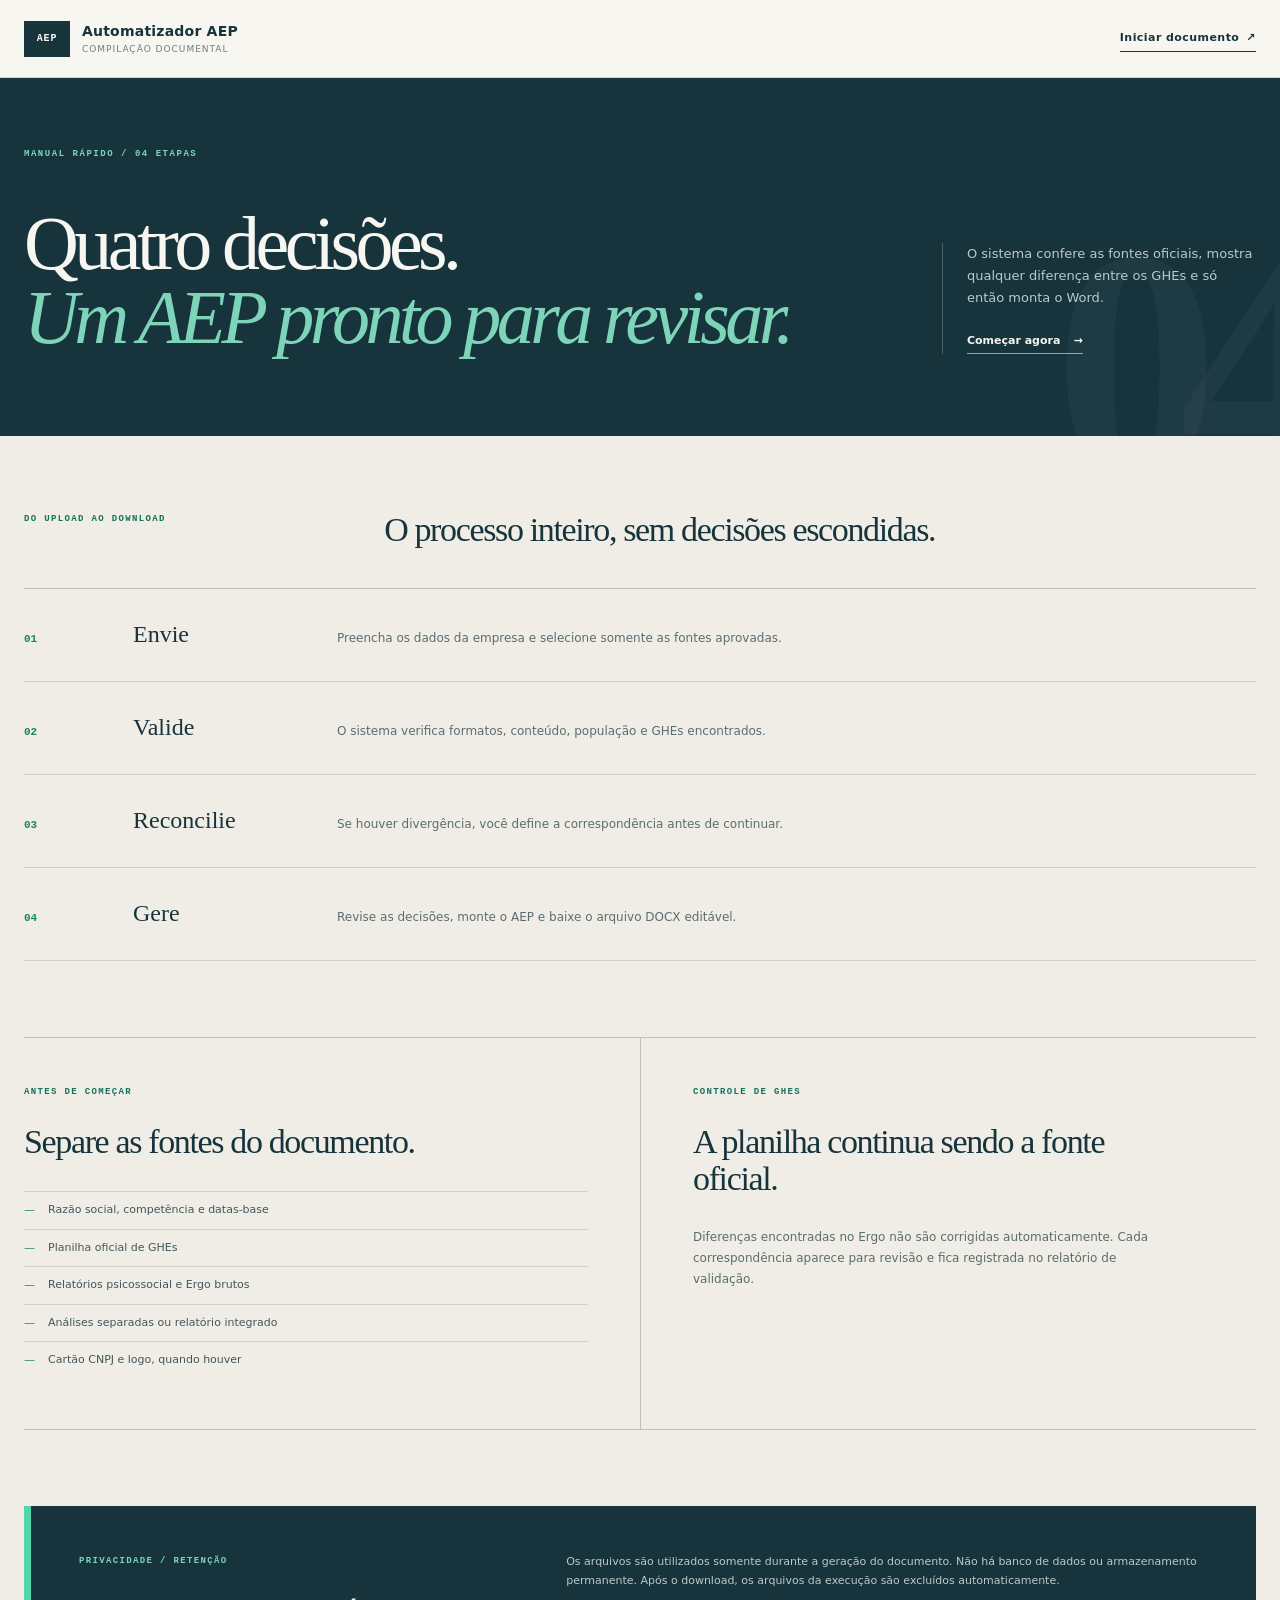
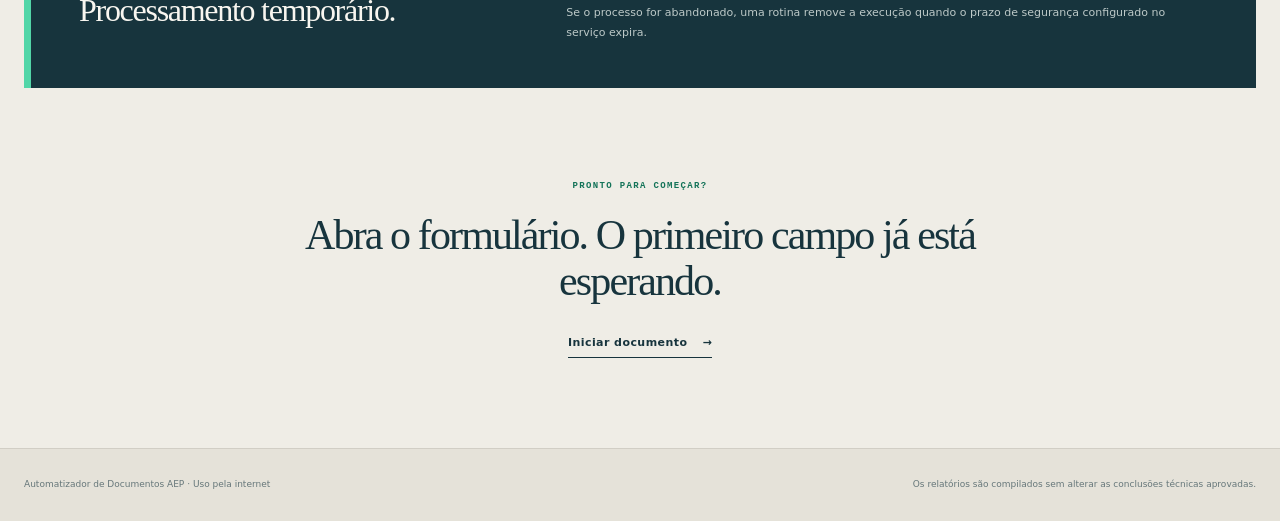
==== commit 535fe2c0: "feat: redesign public UI as editorial landing" ====
--- a/frontend/como-funciona.html
+++ b/frontend/como-funciona.html
@@ -5,7 +5,7 @@
     <meta name="viewport" content="width=device-width, initial-scale=1">
     <meta name="description" content="Entenda como validar os arquivos, reconciliar os GHEs e gerar um documento AEP editável.">
     <title>Como funciona | Automatizador de Documentos AEP</title>
-    <link rel="stylesheet" href="./styles.css?v=0.3.0">
+    <link rel="stylesheet" href="./styles.css?v=0.4.0">
   </head>
   <body class="guide-page">
     <a class="skip-link" href="#conteudo">Ir para o conteúdo</a>
@@ -13,140 +13,112 @@
     <header class="topbar">
       <div class="shell topbar__inner">
         <a class="brand" href="./" aria-label="Voltar ao Automatizador de Documentos AEP">
-          <span class="brand__mark" aria-hidden="true">
-            <svg viewBox="0 0 40 40" role="img">
-              <path d="M9 5h15l7 7v23H9z"></path>
-              <path d="M24 5v8h7M14 20h12M14 25h12M14 30h8"></path>
-            </svg>
-          </span>
+          <span class="brand__mark brand__mark--type" aria-hidden="true">AEP</span>
           <span>
             <strong>Automatizador AEP</strong>
-            <small>Compilação segura de documentos</small>
+            <small>Compilação documental</small>
           </span>
         </a>
         <a class="topbar__link topbar__link--primary" href="./">
-          Iniciar agora
-          <svg viewBox="0 0 20 20" aria-hidden="true"><path d="m7 4 6 6-6 6"></path></svg>
+          Iniciar documento <span aria-hidden="true">↗</span>
         </a>
       </div>
     </header>
 
     <main id="conteudo">
-      <section class="hero guide-hero">
-        <div class="shell guide-hero__inner">
-          <p class="eyebrow">Como funciona</p>
-          <h1>Dos relatórios aprovados ao Word editável.</h1>
-          <p class="hero__lead">
-            O sistema confere as fontes, apresenta as divergências de GHE para
-            sua decisão e compila o conteúdo no modelo da AEP.
-          </p>
-          <a class="button button--primary guide-hero__button" href="./">
-            Gerar um documento
-            <svg viewBox="0 0 20 20" aria-hidden="true"><path d="m7 4 6 6-6 6"></path></svg>
-          </a>
+      <section class="guide-masthead">
+        <div class="shell">
+          <p class="guide-masthead__folio">MANUAL RÁPIDO / 04 ETAPAS</p>
+          <div class="guide-masthead__grid">
+            <h1>Quatro decisões.<br><em>Um AEP pronto para revisar.</em></h1>
+            <div class="guide-masthead__summary">
+              <p>
+                O sistema confere as fontes oficiais, mostra qualquer diferença
+                entre os GHEs e só então monta o Word.
+              </p>
+              <a href="./">Começar agora <span aria-hidden="true">→</span></a>
+            </div>
+          </div>
         </div>
       </section>
 
-      <div class="shell guide-content">
+      <div class="shell guide-manual">
         <section aria-labelledby="processo-titulo">
-          <div class="guide-section-heading">
-            <p class="section-kicker">Fluxo completo</p>
-            <h2 id="processo-titulo">Quatro etapas, com revisão antes da geração</h2>
-          </div>
+          <header class="manual-heading">
+            <p>DO UPLOAD AO DOWNLOAD</p>
+            <h2 id="processo-titulo">O processo inteiro, sem decisões escondidas.</h2>
+          </header>
 
-          <ol class="guide-steps">
-            <li class="guide-step">
-              <span class="guide-step__number">1</span>
-              <div>
-                <strong>Envie</strong>
-                <p>Preencha os dados da empresa e selecione as fontes oficiais solicitadas.</p>
-              </div>
+          <ol class="process-list">
+            <li>
+              <span>01</span>
+              <h3>Envie</h3>
+              <p>Preencha os dados da empresa e selecione somente as fontes aprovadas.</p>
             </li>
-            <li class="guide-step">
-              <span class="guide-step__number">2</span>
-              <div>
-                <strong>Valide</strong>
-                <p>O sistema verifica formatos, conteúdo, população e GHEs encontrados.</p>
-              </div>
+            <li>
+              <span>02</span>
+              <h3>Valide</h3>
+              <p>O sistema verifica formatos, conteúdo, população e GHEs encontrados.</p>
             </li>
-            <li class="guide-step">
-              <span class="guide-step__number">3</span>
-              <div>
-                <strong>Reconcilie</strong>
-                <p>Se houver divergência, você relaciona cada GHE do Ergo ao GHE oficial.</p>
-              </div>
+            <li>
+              <span>03</span>
+              <h3>Reconcilie</h3>
+              <p>Se houver divergência, você define a correspondência antes de continuar.</p>
             </li>
-            <li class="guide-step">
-              <span class="guide-step__number">4</span>
-              <div>
-                <strong>Gere</strong>
-                <p>Revise as decisões, gere o AEP e baixe o arquivo DOCX editável.</p>
-              </div>
+            <li>
+              <span>04</span>
+              <h3>Gere</h3>
+              <p>Revise as decisões, monte o AEP e baixe o arquivo DOCX editável.</p>
             </li>
           </ol>
         </section>
 
-        <div class="guide-grid">
-          <section class="guide-card guide-card--wide" aria-labelledby="arquivos-titulo">
-            <span class="guide-card__icon" aria-hidden="true">
-              <svg viewBox="0 0 24 24"><path d="M6 2h9l4 4v16H6zM15 2v5h4M9 12h7M9 16h7"></path></svg>
-            </span>
-            <div>
-              <p class="section-kicker">Antes de começar</p>
-              <h2 id="arquivos-titulo">Separe os dados e arquivos</h2>
-              <ul class="guide-checklist">
-                <li>Razão social, competência e datas-base</li>
-                <li>Planilha oficial de GHEs</li>
-                <li>Relatórios psicossocial e Ergo brutos</li>
-                <li>Análises separadas ou relatório técnico integrado</li>
-                <li>Cartão CNPJ e, se houver, logo da empresa</li>
-              </ul>
-            </div>
-          </section>
+        <section class="manual-split" aria-label="Preparação e controle">
+          <div class="manual-block">
+            <p class="manual-block__label">ANTES DE COMEÇAR</p>
+            <h2>Separe as fontes do documento.</h2>
+            <ul class="manual-checklist">
+              <li>Razão social, competência e datas-base</li>
+              <li>Planilha oficial de GHEs</li>
+              <li>Relatórios psicossocial e Ergo brutos</li>
+              <li>Análises separadas ou relatório integrado</li>
+              <li>Cartão CNPJ e logo, quando houver</li>
+            </ul>
+          </div>
 
-          <section class="guide-card" aria-labelledby="ghe-titulo">
-            <span class="guide-card__icon" aria-hidden="true">
-              <svg viewBox="0 0 24 24"><path d="M5 5h5v5H5zM14 14h5v5h-5zM10 7h5a2 2 0 0 1 2 2v5M7 10v4a2 2 0 0 0 2 2h5"></path></svg>
-            </span>
-            <div>
-              <p class="section-kicker">Controle de GHEs</p>
-              <h2 id="ghe-titulo">Nada é corrigido silenciosamente</h2>
-              <p>
-                A planilha é a fonte oficial. Qualquer diferença encontrada no
-                Ergo aparece para revisão e fica registrada no relatório de validação.
-              </p>
-            </div>
-          </section>
+          <div class="manual-block">
+            <p class="manual-block__label">CONTROLE DE GHES</p>
+            <h2>A planilha continua sendo a fonte oficial.</h2>
+            <p>
+              Diferenças encontradas no Ergo não são corrigidas automaticamente.
+              Cada correspondência aparece para revisão e fica registrada no
+              relatório de validação.
+            </p>
+          </div>
+        </section>
 
-          <section class="guide-card guide-card--privacy" aria-labelledby="privacidade-titulo">
-            <span class="guide-card__icon" aria-hidden="true">
-              <svg viewBox="0 0 24 24"><path d="M7 10V7a5 5 0 0 1 10 0v3M5 10h14v11H5z"></path></svg>
-            </span>
-            <div>
-              <p class="section-kicker">Privacidade</p>
-              <h2 id="privacidade-titulo">Processamento temporário</h2>
-              <p>
-                Os arquivos são utilizados somente durante a geração do documento.
-                Não há banco de dados ou armazenamento permanente. Após o download,
-                os arquivos da execução são excluídos automaticamente.
-              </p>
-              <p>
-                Se o processo for abandonado, uma rotina de segurança remove a
-                execução quando o prazo configurado no serviço expira.
-              </p>
-            </div>
-          </section>
-        </div>
+        <section class="retention-band" aria-labelledby="privacidade-titulo">
+          <div>
+            <p>PRIVACIDADE / RETENÇÃO</p>
+            <h2 id="privacidade-titulo">Processamento temporário.</h2>
+          </div>
+          <div class="retention-band__copy">
+            <p>
+              Os arquivos são utilizados somente durante a geração do documento.
+              Não há banco de dados ou armazenamento permanente. Após o download,
+              os arquivos da execução são excluídos automaticamente.
+            </p>
+            <p>
+              Se o processo for abandonado, uma rotina remove a execução quando
+              o prazo de segurança configurado no serviço expira.
+            </p>
+          </div>
+        </section>
 
-        <section class="guide-cta" aria-labelledby="pronto-titulo">
-          <div>
-            <p class="section-kicker">Pronto para começar?</p>
-            <h2 id="pronto-titulo">Abra o formulário e inicie seu AEP.</h2>
-          </div>
-          <a class="button button--primary" href="./">
-            Iniciar agora
-            <svg viewBox="0 0 20 20" aria-hidden="true"><path d="m7 4 6 6-6 6"></path></svg>
-          </a>
+        <section class="guide-action" aria-labelledby="pronto-titulo">
+          <p>PRONTO PARA COMEÇAR?</p>
+          <h2 id="pronto-titulo">Abra o formulário. O primeiro campo já está esperando.</h2>
+          <a href="./">Iniciar documento <span aria-hidden="true">→</span></a>
         </section>
       </div>
     </main>
--- a/frontend/styles.css
+++ b/frontend/styles.css
@@ -2126,3 +2126,942 @@
     transition-duration: 0.01ms !important;
   }
 }
+
+/* Direção editorial: landing page e manual do produto */
+
+.app-page,
+.guide-page {
+  color: #17343d;
+  background: #efede6;
+}
+
+.app-page .shell,
+.guide-page .shell {
+  width: min(calc(100% - 48px), 1280px);
+}
+
+.app-page .topbar,
+.guide-page .topbar {
+  height: 78px;
+  color: #17343d;
+  background: #f8f6f0;
+  border-bottom: 1px solid #d7d4cb;
+}
+
+.app-page .brand,
+.guide-page .brand {
+  color: #17343d;
+}
+
+.brand__mark--type {
+  width: 46px;
+  height: 36px;
+  color: #f8f6f0;
+  background: #17343d;
+  border: 0;
+  border-radius: 0;
+  font-family: "Courier New", Courier, monospace;
+  font-size: 10px;
+  font-weight: 800;
+  letter-spacing: 0.08em;
+}
+
+.app-page .brand strong,
+.guide-page .brand strong {
+  font-size: 14px;
+  font-weight: 760;
+  letter-spacing: 0.015em;
+}
+
+.app-page .brand small,
+.guide-page .brand small {
+  color: #6f7e80;
+  font-size: 9px;
+  letter-spacing: 0.11em;
+  text-transform: uppercase;
+}
+
+.app-page .topbar__link,
+.guide-page .topbar__link {
+  min-height: auto;
+  padding: 5px 0 4px;
+  color: #17343d;
+  background: transparent;
+  border: 0;
+  border-bottom: 1px solid #17343d;
+  border-radius: 0;
+  font-size: 11px;
+  letter-spacing: 0.04em;
+}
+
+.app-page .topbar__link:hover,
+.guide-page .topbar__link:hover {
+  color: #137358;
+  background: transparent;
+  border-color: #137358;
+}
+
+.guide-page .topbar__link--primary {
+  color: #17343d;
+  background: transparent;
+}
+
+.app-landing {
+  overflow: hidden;
+  background: #efede6;
+}
+
+.app-landing__grid {
+  display: grid;
+  grid-template-columns: minmax(330px, 390px) minmax(0, 1fr);
+  gap: 56px;
+  min-height: calc(100vh - 78px);
+}
+
+.app-intro {
+  position: relative;
+  z-index: 1;
+  display: flex;
+  flex-direction: column;
+  min-width: 0;
+  min-height: calc(100vh - 78px);
+  padding: 56px 42px 46px 0;
+  color: #f5f3ed;
+  background: #17343d;
+}
+
+.app-intro::before {
+  position: absolute;
+  z-index: -2;
+  top: 0;
+  right: 100%;
+  bottom: 0;
+  width: 100vw;
+  background: #17343d;
+  content: "";
+}
+
+.app-intro::after {
+  position: absolute;
+  z-index: -1;
+  top: 205px;
+  right: 12px;
+  color: rgb(255 255 255 / 3%);
+  content: "AEP";
+  font-family: Georgia, "Times New Roman", serif;
+  font-size: 156px;
+  font-weight: 700;
+  letter-spacing: -0.09em;
+  line-height: 0.8;
+  pointer-events: none;
+  transform: rotate(-90deg) translateX(20%);
+  transform-origin: right top;
+}
+
+.app-intro__copy {
+  position: relative;
+}
+
+.app-intro__folio {
+  margin: 0 0 31px;
+  color: #7dd4b8;
+  font-family: "Courier New", Courier, monospace;
+  font-size: 9px;
+  font-weight: 700;
+  letter-spacing: 0.16em;
+}
+
+.app-intro h1 {
+  margin: 0;
+  color: #f8f6f0;
+  font-family: Georgia, "Times New Roman", serif;
+  font-size: clamp(43px, 4vw, 59px);
+  font-weight: 400;
+  letter-spacing: -0.055em;
+  line-height: 0.97;
+}
+
+.app-intro h1 em {
+  color: #7dd4b8;
+  font-weight: 400;
+}
+
+.app-intro__lead {
+  max-width: 330px;
+  margin: 27px 0 0;
+  color: #bdc9c8;
+  font-size: 13px;
+  line-height: 1.7;
+}
+
+.app-intro__link {
+  display: inline-flex;
+  gap: 10px;
+  align-items: center;
+  margin-top: 23px;
+  padding-bottom: 4px;
+  color: #f5f3ed;
+  border-bottom: 1px solid rgb(245 243 237 / 55%);
+  font-size: 11px;
+  font-weight: 700;
+  letter-spacing: 0.04em;
+  text-decoration: none;
+}
+
+.app-intro__link:hover {
+  color: #7dd4b8;
+  border-color: #7dd4b8;
+}
+
+.app-intro__facts {
+  display: grid;
+  grid-template-columns: repeat(2, minmax(0, 1fr));
+  margin: 38px 0 0;
+  padding: 17px 0;
+  border-top: 1px solid rgb(255 255 255 / 15%);
+  border-bottom: 1px solid rgb(255 255 255 / 15%);
+}
+
+.app-intro__facts div + div {
+  padding-left: 19px;
+  border-left: 1px solid rgb(255 255 255 / 15%);
+}
+
+.app-intro__facts dt,
+.app-intro__facts dd {
+  margin: 0;
+}
+
+.app-intro__facts dt {
+  color: #7f9799;
+  font-size: 8px;
+  font-weight: 700;
+  letter-spacing: 0.14em;
+  text-transform: uppercase;
+}
+
+.app-intro__facts dd {
+  margin-top: 4px;
+  color: #eef2ef;
+  font-size: 10px;
+  font-weight: 650;
+}
+
+.app-intro__privacy {
+  display: flex;
+  gap: 9px;
+  align-items: flex-start;
+  margin: 18px 0 0;
+  color: #8fa3a4;
+  font-size: 9px;
+  line-height: 1.55;
+}
+
+.app-intro__privacy > span {
+  flex: 0 0 5px;
+  width: 5px;
+  height: 5px;
+  margin-top: 5px;
+  background: #52d6a8;
+  border-radius: 50%;
+}
+
+.app-page .stepper {
+  display: grid;
+  grid-template-columns: 1fr;
+  margin: 31px 0 0;
+  padding: 26px 0 0;
+  background: transparent;
+  border: 0;
+  border-top: 1px solid rgb(255 255 255 / 15%);
+  border-radius: 0;
+  box-shadow: none;
+}
+
+.app-page .stepper__item {
+  display: grid;
+  grid-template-columns: 37px minmax(0, 1fr);
+  gap: 8px;
+  align-items: center;
+  min-height: 45px;
+  padding: 0;
+  text-align: left;
+  border: 0;
+  opacity: 0.55;
+}
+
+.app-page .stepper__item::after {
+  display: none;
+}
+
+.app-page .stepper__item > span:first-child {
+  display: block;
+  width: auto;
+  height: auto;
+  color: #789093;
+  background: transparent;
+  border: 0;
+  border-radius: 0;
+  font-family: "Courier New", Courier, monospace;
+  font-size: 10px;
+  font-weight: 700;
+}
+
+.app-page .stepper__item > span:last-child {
+  display: block;
+}
+
+.app-page .stepper__item strong {
+  color: #c3cfce;
+  font-size: 10px;
+  font-weight: 650;
+  letter-spacing: 0.04em;
+}
+
+.app-page .stepper__item small {
+  display: none;
+}
+
+.app-page .stepper__item.is-active,
+.app-page .stepper__item.is-complete {
+  opacity: 1;
+}
+
+.app-page .stepper__item.is-active > span:first-child,
+.app-page .stepper__item.is-complete > span:first-child {
+  color: #7dd4b8;
+  background: transparent;
+  border: 0;
+  box-shadow: none;
+}
+
+.app-page .stepper__item.is-active strong {
+  color: #fff;
+}
+
+.app-page .stepper__item.is-complete strong {
+  color: #a8bab9;
+}
+
+.app-page .workspace {
+  min-width: 0;
+  margin: 0;
+  padding: 52px 0 84px;
+}
+
+.app-page .panel {
+  background: #fffefb;
+  border: 1px solid #d7d4cb;
+  border-top: 3px solid #168565;
+  border-radius: 0;
+  box-shadow: 0 22px 60px rgb(32 48 51 / 10%);
+}
+
+.app-page .section-heading {
+  padding: 34px 38px 28px;
+  border-bottom-color: #e6e2d9;
+}
+
+.app-page .section-heading h2 {
+  font-family: Georgia, "Times New Roman", serif;
+  font-size: 28px;
+  font-weight: 400;
+  letter-spacing: -0.035em;
+}
+
+.app-page .section-kicker {
+  color: #137358;
+  font-family: "Courier New", Courier, monospace;
+  font-size: 9px;
+}
+
+.app-page .required-note {
+  padding: 3px 0;
+  color: #6f7e80;
+  background: transparent;
+  border: 0;
+  border-radius: 0;
+  font-size: 9px;
+  letter-spacing: 0.06em;
+  text-transform: uppercase;
+}
+
+.app-page .field-grid {
+  padding: 33px 38px 42px;
+}
+
+.app-page .field label {
+  font-size: 10px;
+  letter-spacing: 0.04em;
+  text-transform: uppercase;
+}
+
+.app-page .field input,
+.app-page .reconciliation-choice select {
+  background: #fffefb;
+  border-color: #c9c6bd;
+  border-radius: 2px;
+}
+
+.app-page .button {
+  border-radius: 2px;
+}
+
+.app-page .panel__footer {
+  padding: 21px 38px;
+  background: #f8f6f0;
+  border-top-color: #e1ded5;
+}
+
+.app-page .mode-option,
+.app-page .upload-card,
+.app-page .privacy-note,
+.app-page .metric,
+.app-page .result-block,
+.app-page .compatibility-card,
+.app-page .download-card {
+  border-radius: 2px;
+}
+
+.app-page .mode-option:has(input:checked) {
+  box-shadow: inset 3px 0 0 #168565;
+}
+
+.app-page .secure-chip {
+  padding: 3px 0;
+  background: transparent;
+  border: 0;
+  border-radius: 0;
+  font-size: 9px;
+  letter-spacing: 0.05em;
+  text-transform: uppercase;
+}
+
+.app-page .footer,
+.guide-page .footer {
+  color: #66777a;
+  background: #e5e2d9;
+  border-top-color: #d1cec5;
+}
+
+.guide-masthead {
+  position: relative;
+  overflow: hidden;
+  padding: 70px 0 82px;
+  color: #f8f6f0;
+  background: #17343d;
+}
+
+.guide-masthead::after {
+  position: absolute;
+  right: -25px;
+  bottom: -95px;
+  color: rgb(255 255 255 / 3%);
+  content: "04";
+  font-family: Georgia, "Times New Roman", serif;
+  font-size: 330px;
+  font-weight: 700;
+  letter-spacing: -0.12em;
+  line-height: 1;
+  pointer-events: none;
+}
+
+.guide-masthead .shell {
+  position: relative;
+  z-index: 1;
+}
+
+.guide-masthead__folio {
+  margin: 0 0 44px;
+  color: #7dd4b8;
+  font-family: "Courier New", Courier, monospace;
+  font-size: 9px;
+  font-weight: 700;
+  letter-spacing: 0.17em;
+}
+
+.guide-masthead__grid {
+  display: grid;
+  grid-template-columns: minmax(0, 1.45fr) minmax(260px, 0.55fr);
+  gap: 90px;
+  align-items: end;
+}
+
+.guide-masthead h1 {
+  max-width: 830px;
+  margin: 0;
+  font-family: Georgia, "Times New Roman", serif;
+  font-size: clamp(48px, 6vw, 76px);
+  font-weight: 400;
+  letter-spacing: -0.06em;
+  line-height: 0.98;
+}
+
+.guide-masthead h1 em {
+  color: #7dd4b8;
+  font-weight: 400;
+}
+
+.guide-masthead__summary {
+  padding-left: 24px;
+  border-left: 1px solid rgb(255 255 255 / 22%);
+}
+
+.guide-masthead__summary p {
+  margin: 0;
+  color: #bcc9c8;
+  font-size: 13px;
+  line-height: 1.7;
+}
+
+.guide-masthead__summary a {
+  display: inline-flex;
+  gap: 13px;
+  margin-top: 24px;
+  padding-bottom: 4px;
+  color: #f8f6f0;
+  border-bottom: 1px solid rgb(255 255 255 / 55%);
+  font-size: 11px;
+  font-weight: 700;
+  text-decoration: none;
+}
+
+.guide-manual {
+  padding-block: 74px 90px;
+}
+
+.manual-heading {
+  display: grid;
+  grid-template-columns: minmax(190px, 0.35fr) minmax(0, 1fr);
+  gap: 55px;
+  align-items: start;
+  margin-bottom: 38px;
+}
+
+.manual-heading p,
+.manual-block__label,
+.retention-band > div:first-child > p,
+.guide-action > p {
+  margin: 3px 0 0;
+  color: #137358;
+  font-family: "Courier New", Courier, monospace;
+  font-size: 9px;
+  font-weight: 700;
+  letter-spacing: 0.15em;
+}
+
+.manual-heading h2 {
+  max-width: 650px;
+  margin: 0;
+  font-family: Georgia, "Times New Roman", serif;
+  font-size: 34px;
+  font-weight: 400;
+  letter-spacing: -0.04em;
+  line-height: 1.15;
+}
+
+.process-list {
+  margin: 0;
+  padding: 0;
+  border-top: 1px solid #bfc1ba;
+  list-style: none;
+}
+
+.process-list li {
+  display: grid;
+  grid-template-columns: 85px 180px minmax(0, 1fr);
+  gap: 24px;
+  align-items: baseline;
+  padding: 27px 0 29px;
+  border-bottom: 1px solid #d1cfc7;
+}
+
+.process-list li > span {
+  color: #168565;
+  font-family: "Courier New", Courier, monospace;
+  font-size: 11px;
+  font-weight: 700;
+}
+
+.process-list h3 {
+  margin: 0;
+  color: #17343d;
+  font-family: Georgia, "Times New Roman", serif;
+  font-size: 24px;
+  font-weight: 400;
+}
+
+.process-list p {
+  max-width: 620px;
+  margin: 0;
+  color: #5c6d70;
+  font-size: 12px;
+  line-height: 1.65;
+}
+
+.manual-split {
+  display: grid;
+  grid-template-columns: repeat(2, minmax(0, 1fr));
+  margin-top: 76px;
+  border-top: 1px solid #bfc1ba;
+  border-bottom: 1px solid #bfc1ba;
+}
+
+.manual-block {
+  min-height: 390px;
+  padding: 45px 52px 50px 0;
+}
+
+.manual-block + .manual-block {
+  padding-right: 0;
+  padding-left: 52px;
+  border-left: 1px solid #bfc1ba;
+}
+
+.manual-block h2 {
+  max-width: 460px;
+  margin: 24px 0 0;
+  font-family: Georgia, "Times New Roman", serif;
+  font-size: 34px;
+  font-weight: 400;
+  letter-spacing: -0.04em;
+  line-height: 1.1;
+}
+
+.manual-block > p:not(.manual-block__label) {
+  max-width: 480px;
+  margin: 29px 0 0;
+  color: #5c6d70;
+  font-size: 12px;
+  line-height: 1.75;
+}
+
+.manual-checklist {
+  margin: 31px 0 0;
+  padding: 0;
+  list-style: none;
+}
+
+.manual-checklist li {
+  padding: 10px 0;
+  color: #42575b;
+  border-top: 1px solid #d2d0c8;
+  font-size: 11px;
+}
+
+.manual-checklist li::before {
+  margin-right: 13px;
+  color: #168565;
+  content: "—";
+}
+
+.retention-band {
+  display: grid;
+  grid-template-columns: minmax(220px, 0.65fr) minmax(0, 1fr);
+  gap: 70px;
+  margin-top: 76px;
+  padding: 46px 48px;
+  color: #f8f6f0;
+  background: #17343d;
+  border-left: 7px solid #52d6a8;
+}
+
+.retention-band > div:first-child > p {
+  color: #7dd4b8;
+}
+
+.retention-band h2 {
+  margin: 18px 0 0;
+  font-family: Georgia, "Times New Roman", serif;
+  font-size: 32px;
+  font-weight: 400;
+  letter-spacing: -0.04em;
+}
+
+.retention-band__copy p {
+  margin: 0;
+  color: #bdc9c8;
+  font-size: 11px;
+  line-height: 1.75;
+}
+
+.retention-band__copy p + p {
+  margin-top: 13px;
+}
+
+.guide-action {
+  max-width: 780px;
+  margin: 92px auto 0;
+  text-align: center;
+}
+
+.guide-action h2 {
+  margin: 20px 0 0;
+  font-family: Georgia, "Times New Roman", serif;
+  font-size: 42px;
+  font-weight: 400;
+  letter-spacing: -0.045em;
+  line-height: 1.08;
+}
+
+.guide-action a {
+  display: inline-flex;
+  gap: 15px;
+  margin-top: 31px;
+  padding-bottom: 5px;
+  color: #17343d;
+  border-bottom: 1px solid #17343d;
+  font-size: 11px;
+  font-weight: 750;
+  letter-spacing: 0.04em;
+  text-decoration: none;
+}
+
+@media (max-width: 1100px) {
+  .app-landing__grid {
+    grid-template-columns: minmax(285px, 325px) minmax(0, 1fr);
+    gap: 32px;
+  }
+
+  .app-intro {
+    padding-right: 28px;
+  }
+
+  .app-intro h1 {
+    font-size: 46px;
+  }
+
+  .app-page .field-grid {
+    grid-template-columns: repeat(2, minmax(0, 1fr));
+  }
+}
+
+@media (max-width: 840px) {
+  .app-page .shell,
+  .guide-page .shell {
+    width: min(calc(100% - 32px), 1280px);
+  }
+
+  .app-landing__grid {
+    grid-template-columns: 1fr;
+    gap: 0;
+  }
+
+  .app-intro {
+    min-height: 0;
+    padding: 42px 0 31px;
+  }
+
+  .app-intro::before {
+    right: auto;
+    left: 50%;
+    width: 100vw;
+    transform: translateX(-50%);
+  }
+
+  .app-intro::after {
+    top: 80px;
+    right: -10px;
+    font-size: 120px;
+  }
+
+  .app-intro__lead {
+    max-width: 520px;
+  }
+
+  .app-intro__facts {
+    max-width: 520px;
+  }
+
+  .app-page .stepper {
+    grid-template-columns: repeat(4, minmax(0, 1fr));
+    gap: 12px;
+    margin-top: 27px;
+    padding-top: 18px;
+  }
+
+  .app-page .stepper__item {
+    display: block;
+    min-height: 40px;
+  }
+
+  .app-page .stepper__item > span:first-child {
+    margin-bottom: 5px;
+  }
+
+  .app-page .workspace {
+    padding-top: 31px;
+  }
+
+  .guide-masthead__grid {
+    grid-template-columns: 1fr;
+    gap: 42px;
+  }
+
+  .guide-masthead__summary {
+    max-width: 520px;
+  }
+
+  .manual-heading {
+    grid-template-columns: 1fr;
+    gap: 20px;
+  }
+
+  .manual-split {
+    grid-template-columns: 1fr;
+  }
+
+  .manual-block {
+    min-height: 0;
+    padding-right: 0;
+  }
+
+  .manual-block + .manual-block {
+    padding-left: 0;
+    border-top: 1px solid #bfc1ba;
+    border-left: 0;
+  }
+
+  .retention-band {
+    grid-template-columns: 1fr;
+    gap: 30px;
+  }
+}
+
+@media (max-width: 600px) {
+  .app-page .topbar,
+  .guide-page .topbar {
+    height: 68px;
+  }
+
+  .brand__mark--type {
+    width: 39px;
+    height: 32px;
+    font-size: 9px;
+  }
+
+  .app-page .topbar__link,
+  .guide-page .topbar__link {
+    font-size: 10px;
+  }
+
+  .app-intro {
+    padding-block: 35px 27px;
+  }
+
+  .app-intro__folio {
+    margin-bottom: 23px;
+  }
+
+  .app-intro h1 {
+    font-size: 42px;
+  }
+
+  .app-intro__lead {
+    margin-top: 21px;
+    font-size: 12px;
+  }
+
+  .app-intro__facts {
+    display: none;
+  }
+
+  .app-intro__privacy {
+    margin-top: 21px;
+  }
+
+  .app-page .stepper {
+    gap: 7px;
+  }
+
+  .app-page .stepper__item strong {
+    font-size: 8px;
+    letter-spacing: 0;
+  }
+
+  .app-page .workspace {
+    padding-block: 22px 55px;
+  }
+
+  .app-page .panel {
+    border-right: 0;
+    border-left: 0;
+  }
+
+  .app-page .section-heading {
+    padding: 27px 21px 23px;
+  }
+
+  .app-page .section-heading h2 {
+    font-size: 24px;
+  }
+
+  .app-page .field-grid {
+    grid-template-columns: 1fr;
+    padding: 25px 21px 31px;
+  }
+
+  .app-page .field--wide {
+    grid-column: auto;
+  }
+
+  .app-page .panel__footer {
+    padding: 18px 21px;
+  }
+
+  .guide-masthead {
+    padding: 48px 0 56px;
+  }
+
+  .guide-masthead__folio {
+    margin-bottom: 30px;
+  }
+
+  .guide-masthead h1 {
+    font-size: 44px;
+  }
+
+  .guide-masthead__summary {
+    padding-left: 0;
+    border-left: 0;
+  }
+
+  .guide-manual {
+    padding-block: 52px 65px;
+  }
+
+  .manual-heading h2,
+  .manual-block h2 {
+    font-size: 29px;
+  }
+
+  .process-list li {
+    grid-template-columns: 48px minmax(0, 1fr);
+    gap: 9px 15px;
+  }
+
+  .process-list p {
+    grid-column: 2;
+  }
+
+  .manual-split,
+  .retention-band {
+    margin-top: 56px;
+  }
+
+  .manual-block {
+    padding-block: 37px 41px;
+  }
+
+  .retention-band {
+    padding: 34px 25px;
+  }
+
+  .guide-action {
+    margin-top: 66px;
+  }
+
+  .guide-action h2 {
+    font-size: 34px;
+  }
+}
